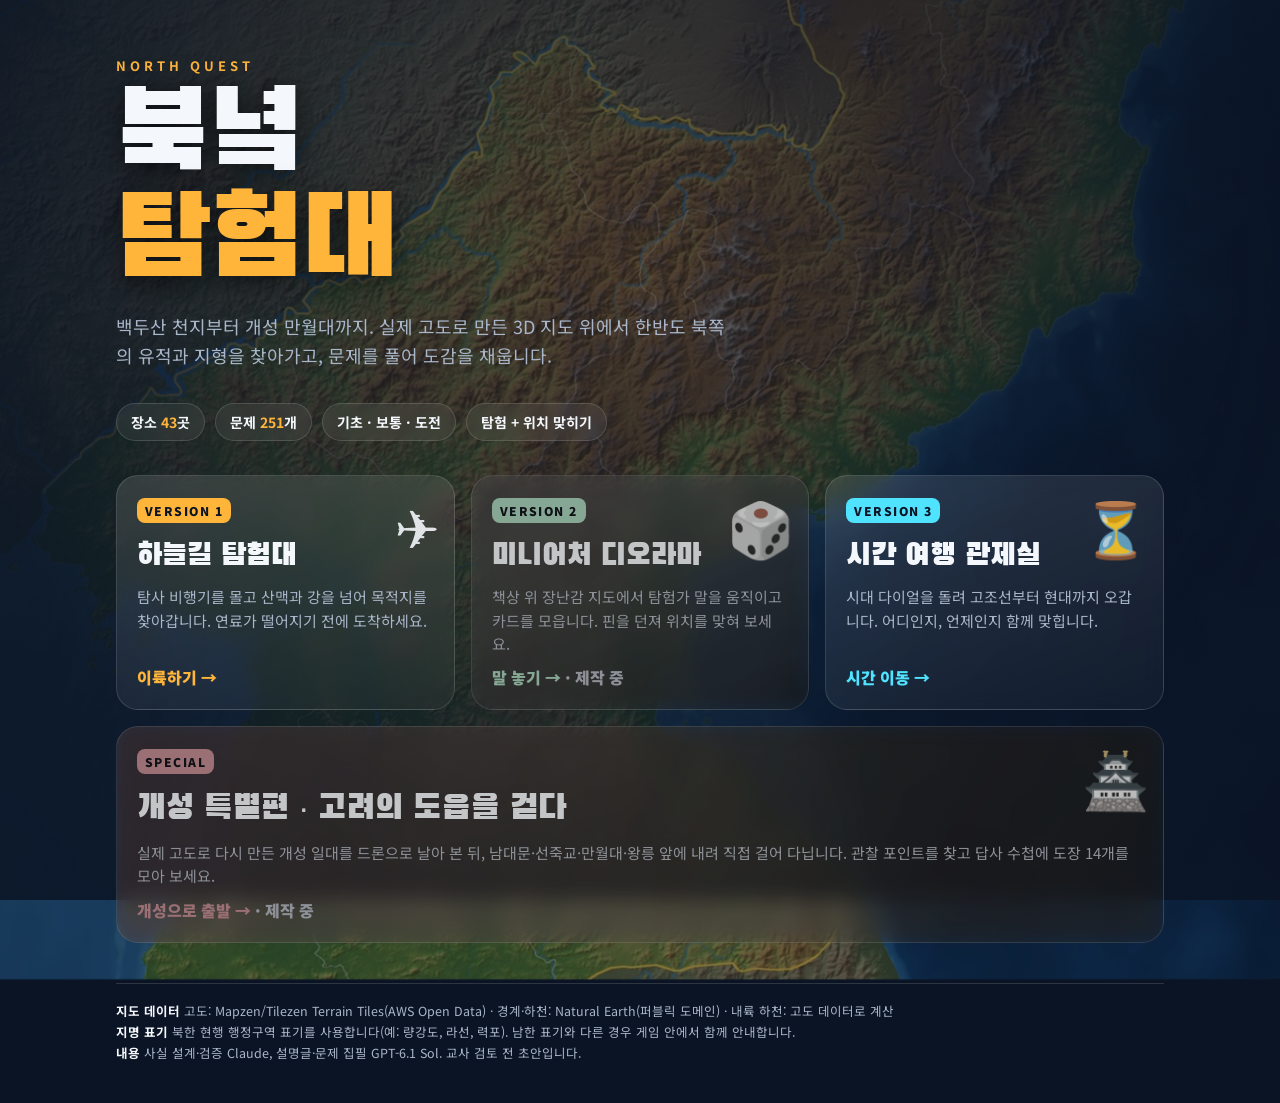
==== index.html @ 6d4c8ddb "북녘 탐험대 1차 배포: 첫 화면, v1 하늘길 탐험대, v3 시간 여행 관제실, 공통 지형·문제 데이터 - 실제 고도(AWS Terrain Tiles)와 Natural Earth" ====
<!doctype html>
<html lang="ko">
<head>
<meta charset="utf-8">
<meta name="viewport" content="width=device-width, initial-scale=1">
<title>북녘 탐험대</title>
<meta name="description" content="3D 지도로 한반도 북쪽의 역사 유적과 지형을 탐험하는 중·고등학생용 학습 게임">
<link rel="preconnect" href="https://fonts.googleapis.com">
<link rel="preconnect" href="https://fonts.gstatic.com" crossorigin>
<link href="https://fonts.googleapis.com/css2?family=Black+Han+Sans&family=Noto+Sans+KR:wght@400;700;900&display=swap" rel="stylesheet">
<style>
  :root {
    --bg: #0b1424; --ink: #f4f7fb; --muted: #a9b6c9; --line: rgba(255,255,255,.14);
    --c1: #ffb43a; --c2: #7be0a7; --c3: #4fe3ff;
  }
  * { box-sizing: border-box; }
  html, body { margin: 0; min-height: 100%; background: var(--bg); color: var(--ink); font-family: "Noto Sans KR", system-ui, sans-serif; }
  body { overflow-x: hidden; }
  .map {
    position: fixed; inset: -6%; background: url("shared/data/colormap.jpg") center/cover no-repeat;
    filter: saturate(1.1) brightness(.55); transform: scale(1.05); animation: drift 40s ease-in-out infinite alternate;
  }
  .shade { position: fixed; inset: 0; background: radial-gradient(ellipse at 50% 30%, rgba(11,20,36,.15), rgba(11,20,36,.85) 75%); }
  @keyframes drift { from { transform: scale(1.05) translate(-1.5%, -1%); } to { transform: scale(1.12) translate(1.5%, 1%); } }
  main { position: relative; max-width: 1080px; margin: 0 auto; padding: 56px 16px 40px; }
  .kicker { letter-spacing: .3em; font-weight: 700; color: var(--c1); font-size: 13px; }
  h1 { font-family: "Black Han Sans", sans-serif; font-weight: 400; font-size: clamp(52px, 11vw, 112px); line-height: .95; margin: 10px 0 14px; text-shadow: 0 6px 30px rgba(0,0,0,.6); }
  h1 span { color: var(--c1); }
  .lead { color: var(--muted); font-size: clamp(15px, 2.4vw, 18px); max-width: 620px; line-height: 1.6; margin: 0 0 34px; }
  .stats { display: flex; gap: 10px; flex-wrap: wrap; margin-bottom: 34px; }
  .stat { border: 1px solid var(--line); background: rgba(255,255,255,.06); backdrop-filter: blur(6px); border-radius: 999px; padding: 8px 14px; font-weight: 700; font-size: 14px; }
  .stat b { color: var(--c1); }
  .cards { display: grid; grid-template-columns: repeat(3, 1fr); gap: 16px; }
  @media (max-width: 820px) { .cards { grid-template-columns: 1fr; } }
  a.card {
    --accent: var(--c1);
    position: relative; display: flex; flex-direction: column; gap: 10px; text-decoration: none; color: inherit;
    border-radius: 22px; padding: 22px 20px 20px; min-height: 230px; overflow: hidden;
    background: linear-gradient(160deg, rgba(255,255,255,.12), rgba(255,255,255,.03)); border: 1px solid var(--line);
    backdrop-filter: blur(10px); transition: transform .25s cubic-bezier(.2,.9,.3,1.4), border-color .2s, box-shadow .25s;
  }
  a.card:hover, a.card:focus-visible { transform: translateY(-8px) rotate(-.6deg); border-color: var(--accent); box-shadow: 0 18px 50px -12px var(--accent); outline: none; }
  a.card.v2 { --accent: var(--c2); } a.card.v3 { --accent: var(--c3); }
  a.card.special { --accent: #ff7a8a; margin-top: 16px; min-height: 0; background: linear-gradient(120deg, rgba(255,122,138,.22), rgba(255,180,58,.10) 60%, rgba(255,255,255,.03)); }
  a.card.special h2 { font-size: clamp(24px, 4vw, 34px); padding-right: 64px; }
  .tag { align-self: flex-start; font-weight: 900; font-size: 12px; letter-spacing: .12em; color: #0b1424; background: var(--accent); border-radius: 8px; padding: 4px 8px; }
  .card h2 { font-family: "Black Han Sans", sans-serif; font-weight: 400; font-size: 30px; margin: 4px 0 0; }
  .card p { margin: 0; color: var(--muted); line-height: 1.55; font-size: 15px; }
  .card .go { margin-top: auto; font-weight: 900; color: var(--accent); }
  .emoji { position: absolute; right: 14px; top: 10px; font-size: 54px; opacity: .9; transition: transform .3s; }
  a.card:hover .emoji { transform: scale(1.2) rotate(8deg); }
  a.card.wip { pointer-events: none; filter: grayscale(.6) brightness(.8); }
  a.card.wip .go::after { content: " · 제작 중"; color: var(--muted); }
  footer { margin-top: 40px; color: var(--muted); font-size: 12.5px; line-height: 1.7; border-top: 1px solid var(--line); padding-top: 16px; }
  footer b { color: var(--ink); }
</style>
</head>
<body>
<div class="map" aria-hidden="true"></div>
<div class="shade" aria-hidden="true"></div>
<main>
  <div class="kicker">NORTH QUEST</div>
  <h1>북녘<br><span>탐험대</span></h1>
  <p class="lead">백두산 천지부터 개성 만월대까지. 실제 고도로 만든 3D 지도 위에서 한반도 북쪽의 유적과 지형을 찾아가고, 문제를 풀어 도감을 채웁니다.</p>
  <div class="stats">
    <span class="stat">장소 <b>43</b>곳</span>
    <span class="stat">문제 <b>251</b>개</span>
    <span class="stat">기초 · 보통 · 도전</span>
    <span class="stat">탐험 + 위치 맞히기</span>
  </div>
  <div class="cards">
    <a class="card v1" href="v1/">
      <span class="emoji" aria-hidden="true">✈️</span>
      <span class="tag">VERSION 1</span>
      <h2>하늘길 탐험대</h2>
      <p>탐사 비행기를 몰고 산맥과 강을 넘어 목적지를 찾아갑니다. 연료가 떨어지기 전에 도착하세요.</p>
      <span class="go">이륙하기 →</span>
    </a>
    <a class="card v2 wip" href="v2/" aria-disabled="true">
      <span class="emoji" aria-hidden="true">🎲</span>
      <span class="tag">VERSION 2</span>
      <h2>미니어처 디오라마</h2>
      <p>책상 위 장난감 지도에서 탐험가 말을 움직이고 카드를 모읍니다. 핀을 던져 위치를 맞혀 보세요.</p>
      <span class="go">말 놓기 →</span>
    </a>
    <a class="card v3" href="v3/">
      <span class="emoji" aria-hidden="true">⏳</span>
      <span class="tag">VERSION 3</span>
      <h2>시간 여행 관제실</h2>
      <p>시대 다이얼을 돌려 고조선부터 현대까지 오갑니다. 어디인지, 언제인지 함께 맞힙니다.</p>
      <span class="go">시간 이동 →</span>
    </a>
  </div>
  <a class="card special wip" href="kaesong/" aria-disabled="true">
    <span class="emoji" aria-hidden="true">🏯</span>
    <span class="tag">SPECIAL</span>
    <h2>개성 특별편 · 고려의 도읍을 걷다</h2>
    <p>실제 고도로 다시 만든 개성 일대를 드론으로 날아 본 뒤, 남대문·선죽교·만월대·왕릉 앞에 내려 직접 걸어 다닙니다. 관찰 포인트를 찾고 답사 수첩에 도장 14개를 모아 보세요.</p>
    <span class="go">개성으로 출발 →</span>
  </a>
  <footer>
    <b>지도 데이터</b> 고도: Mapzen/Tilezen Terrain Tiles(AWS Open Data) · 경계·하천: Natural Earth(퍼블릭 도메인) · 내륙 하천: 고도 데이터로 계산<br>
    <b>지명 표기</b> 북한 현행 행정구역 표기를 사용합니다(예: 량강도, 라선, 력포). 남한 표기와 다른 경우 게임 안에서 함께 안내합니다.<br>
    <b>내용</b> 사실 설계·검증 Claude, 설명글·문제 집필 GPT-6.1 Sol. 교사 검토 전 초안입니다.
  </footer>
</main>
</body>
</html>
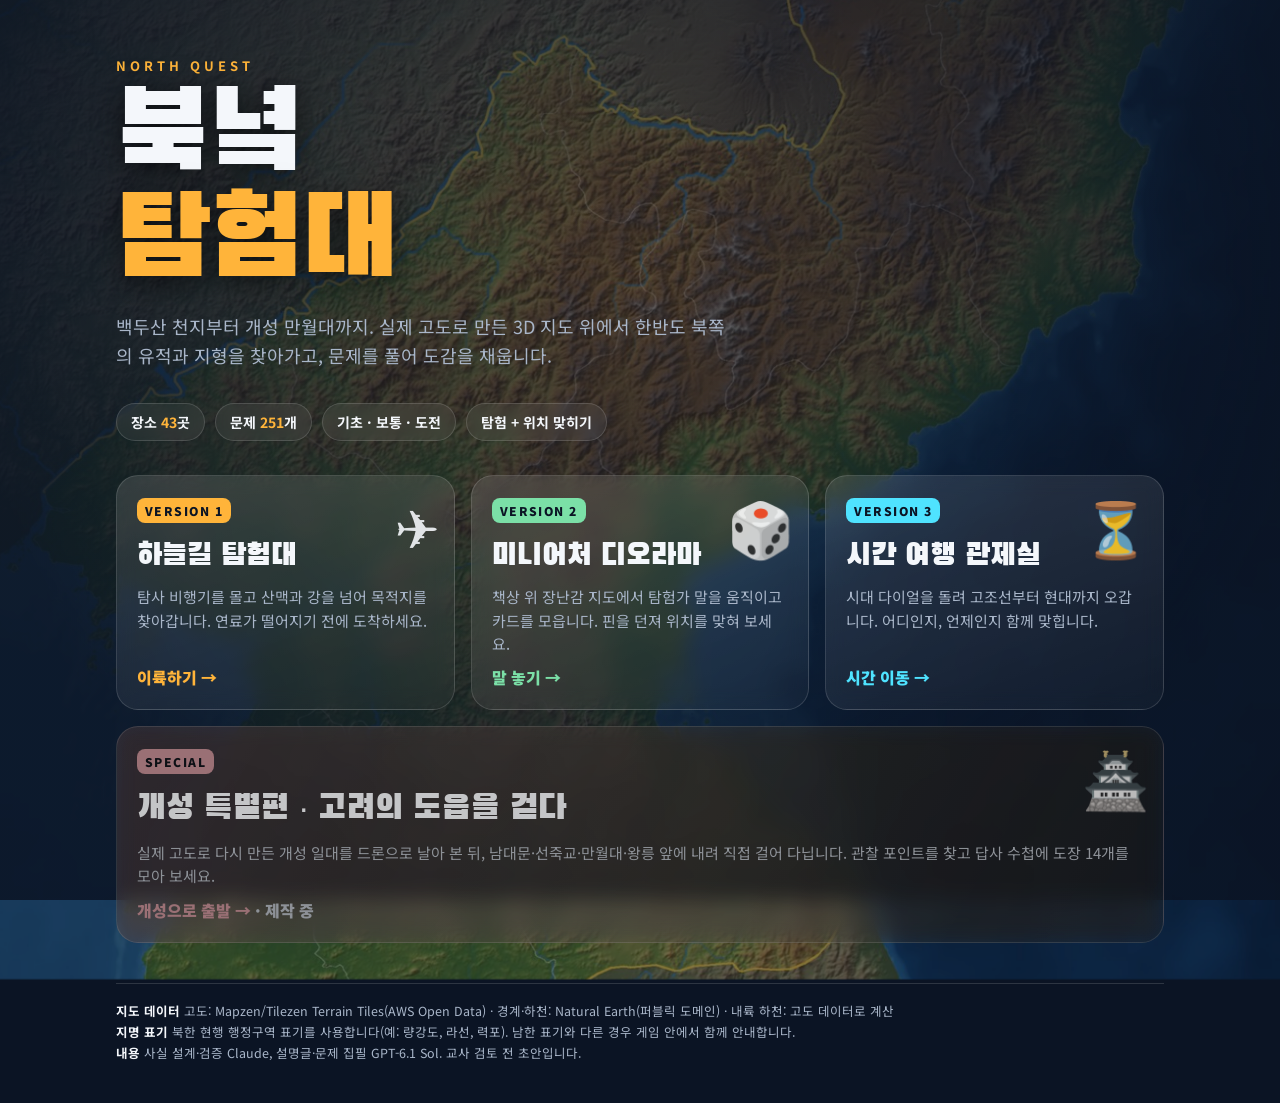
==== commit fe9ddb34: "v2 미니어처 디오라마 추가 배포 Co-Authored-By: Claude Opus 5.5 <noreply@anthropic.com>" ====
--- a/index.html
+++ b/index.html
@@ -76,7 +76,7 @@
       <p>탐사 비행기를 몰고 산맥과 강을 넘어 목적지를 찾아갑니다. 연료가 떨어지기 전에 도착하세요.</p>
       <span class="go">이륙하기 →</span>
     </a>
-    <a class="card v2 wip" href="v2/" aria-disabled="true">
+    <a class="card v2" href="v2/">
       <span class="emoji" aria-hidden="true">🎲</span>
       <span class="tag">VERSION 2</span>
       <h2>미니어처 디오라마</h2>
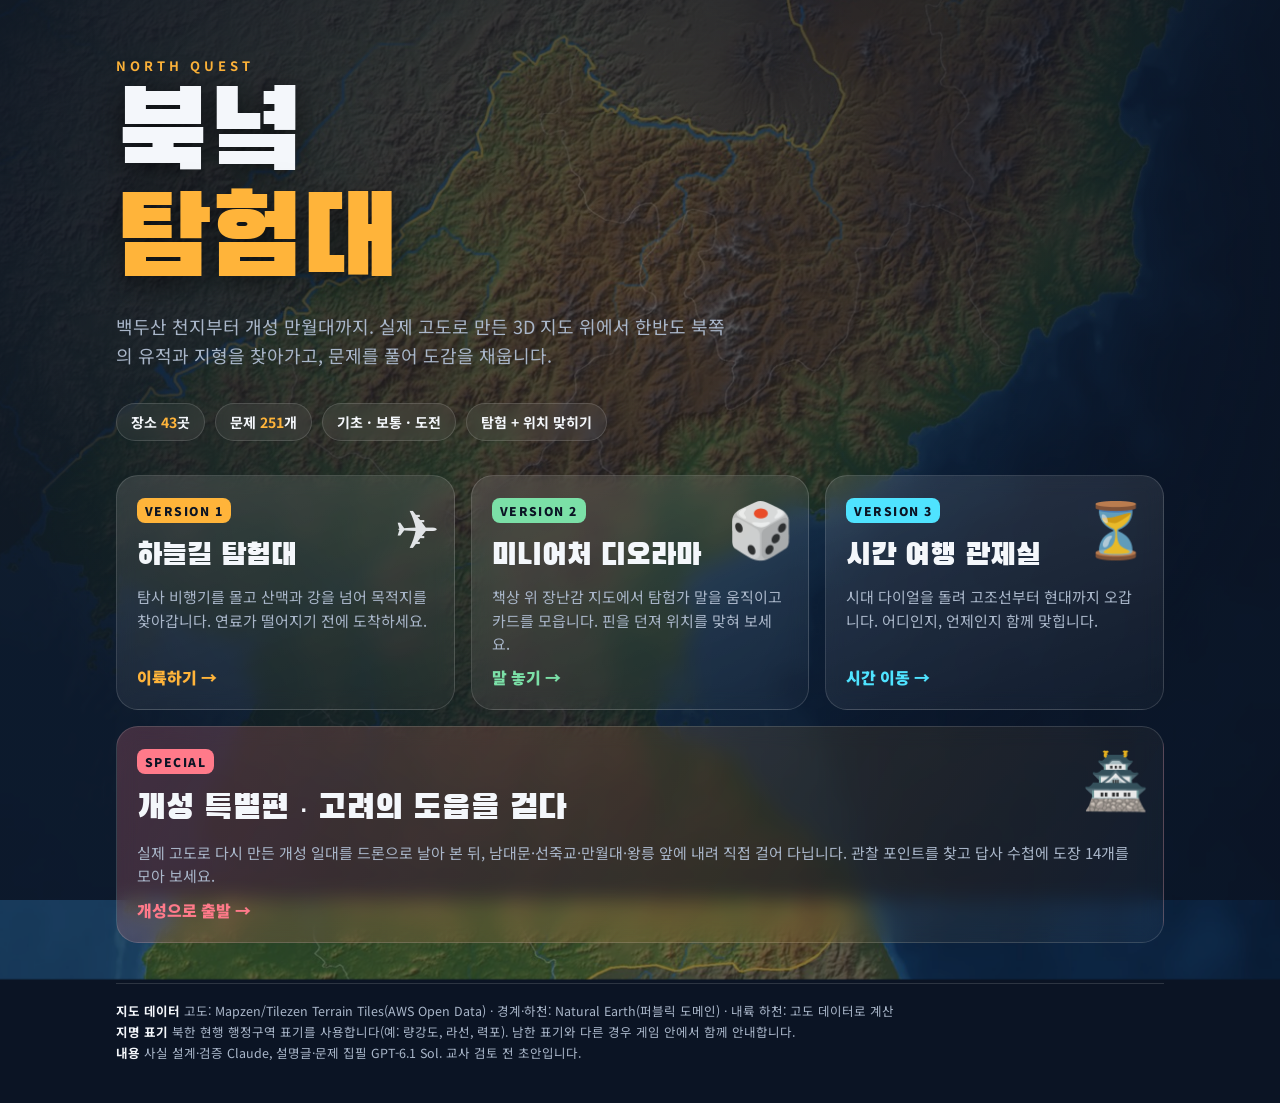
==== commit f6797f0a: "개성 특별편 배포: 드론 개요→착륙→걷기, 유적 12곳 3D 모형, 답사 수첩·졸업 시험 Co-Authored-By: Claude Opus 5.5 <noreply@anthropic" ====
--- a/index.html
+++ b/index.html
@@ -91,7 +91,7 @@
       <span class="go">시간 이동 →</span>
     </a>
   </div>
-  <a class="card special wip" href="kaesong/" aria-disabled="true">
+  <a class="card special" href="kaesong/">
     <span class="emoji" aria-hidden="true">🏯</span>
     <span class="tag">SPECIAL</span>
     <h2>개성 특별편 · 고려의 도읍을 걷다</h2>
